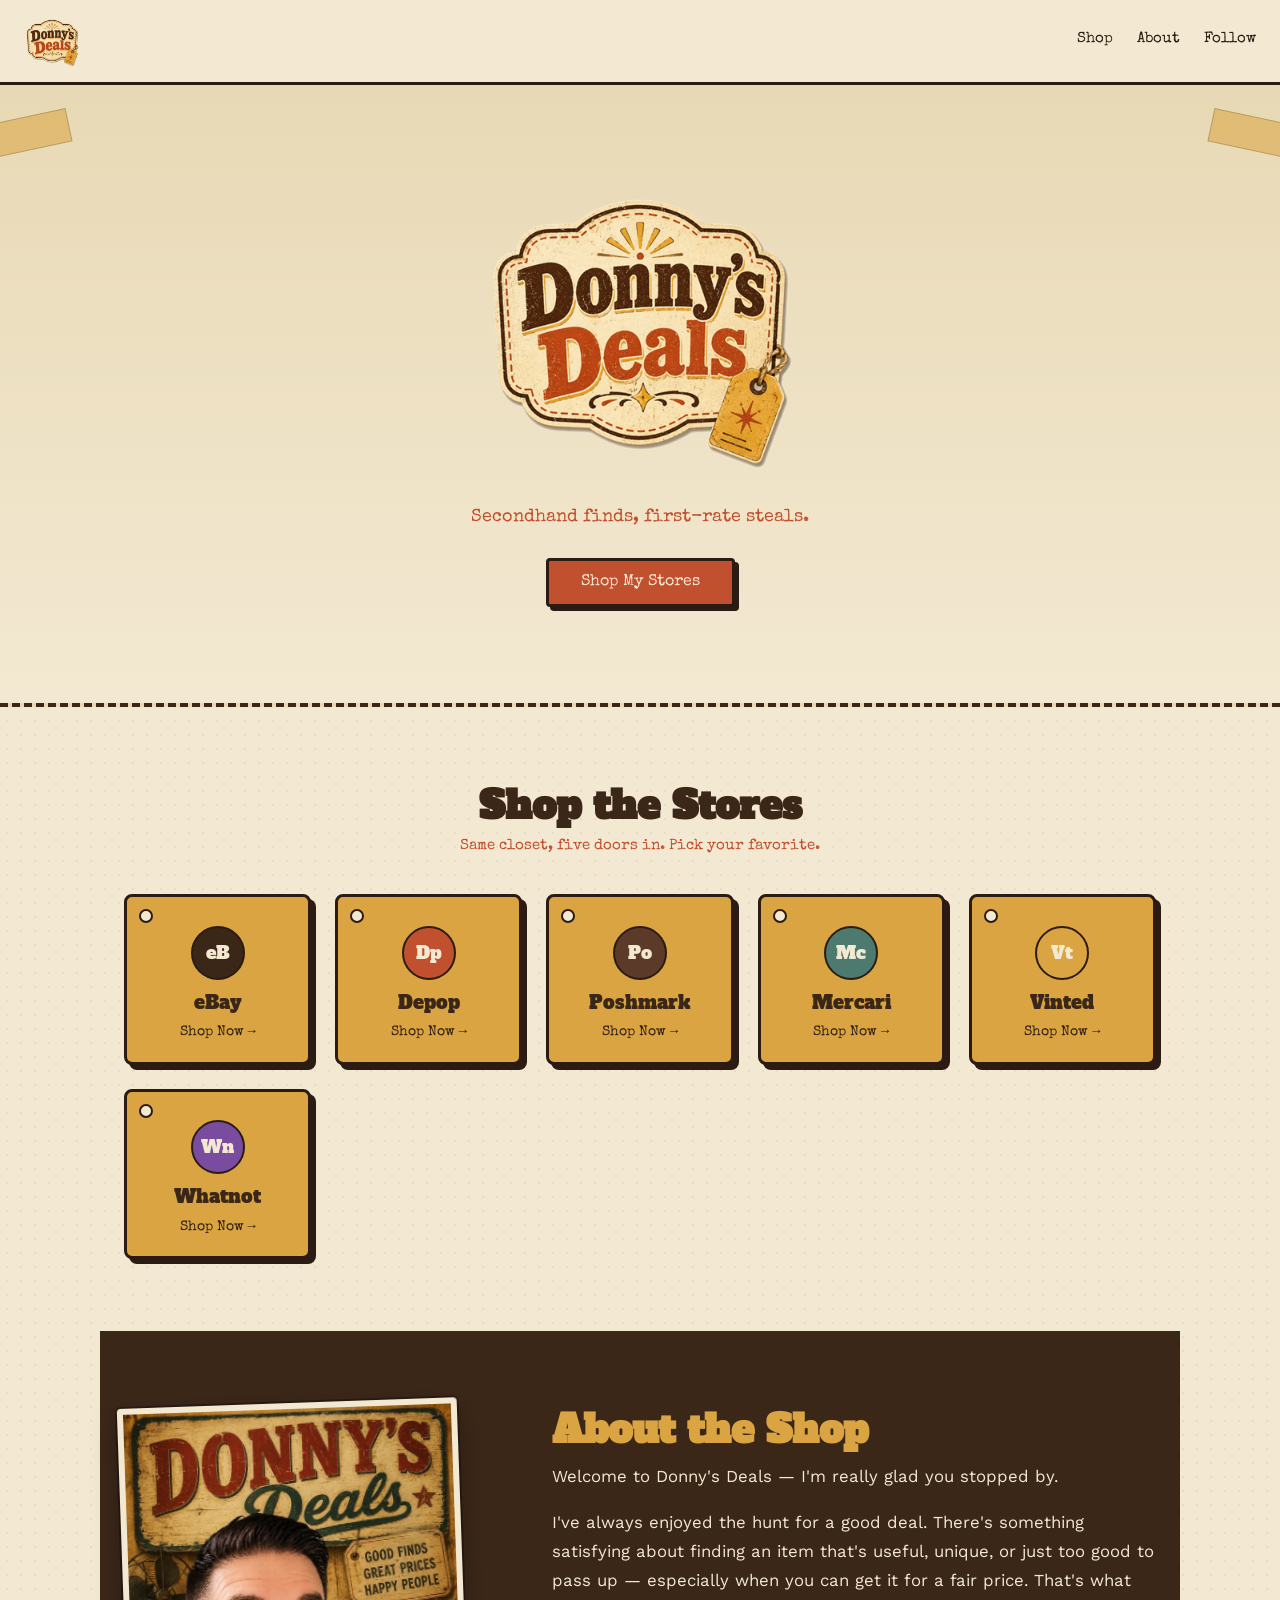
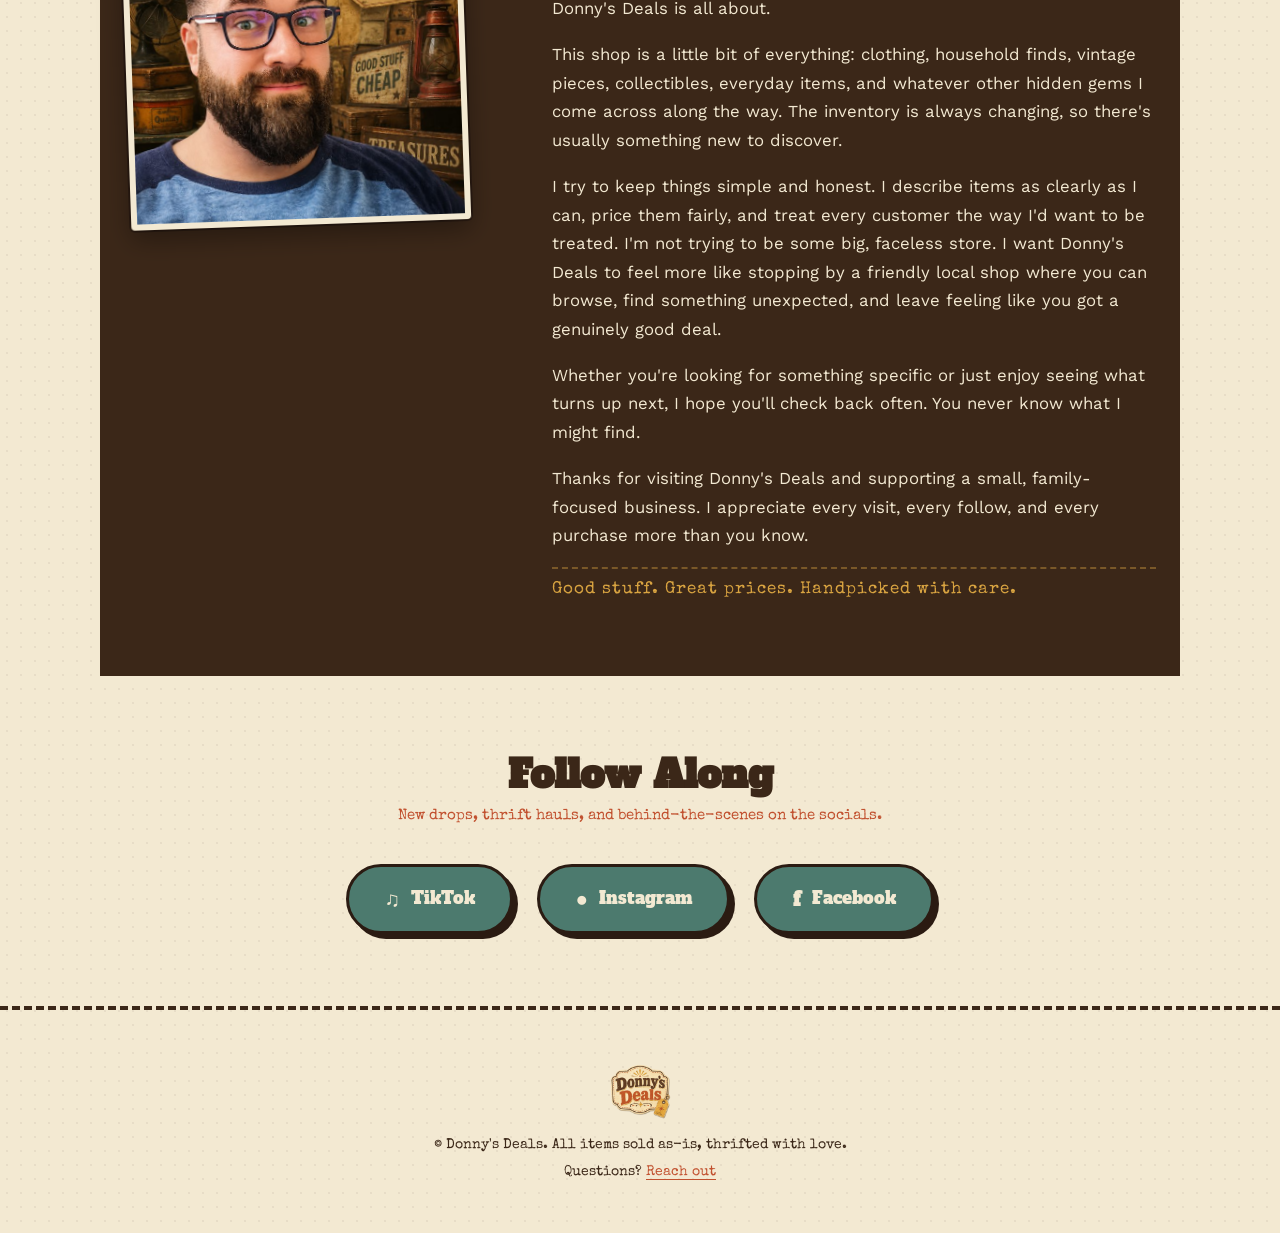
==== index.html @ ee3f321f "Initial version of Donny's Deals marketing site Single-page retro thrift-shop landing page with hero" ====
<!DOCTYPE html>
<html lang="en">
<head>
<meta charset="UTF-8">
<meta name="viewport" content="width=device-width, initial-scale=1.0">
<title>Donny's Deals — Resale Shop</title>
<meta name="description" content="Donny's Deals — thrifted finds and resale steals. Shop on eBay, Depop, Poshmark, Mercari & Vinted.">
<link rel="icon" type="image/png" href="assets/logo.png">
<link rel="preconnect" href="https://fonts.googleapis.com">
<link rel="preconnect" href="https://fonts.gstatic.com" crossorigin>
<link href="https://fonts.googleapis.com/css2?family=Alfa+Slab+One&family=Special+Elite&family=Work+Sans:wght@400;500;600;700&display=swap" rel="stylesheet">
<link rel="stylesheet" href="styles.css">
</head>
<body>

<header class="site-header">
  <a class="brand" href="#top">
    <img src="assets/logo.png" alt="Donny's Deals" class="brand-logo">
  </a>
  <nav class="site-nav">
    <a href="#shop">Shop</a>
    <a href="#about">About</a>
    <a href="#follow">Follow</a>
  </nav>
</header>

<main>

  <section id="top" class="hero">
    <div class="hero-inner">
      <img src="assets/logo.png" alt="Donny's Deals" class="hero-logo">
      <h1 class="sr-only">Donny's Deals</h1>
      <p class="hero-tagline">Secondhand finds, first-rate steals.</p>
      <a href="#shop" class="btn btn-primary">Shop My Stores</a>
    </div>
    <div class="hero-tape hero-tape-left"></div>
    <div class="hero-tape hero-tape-right"></div>
  </section>

  <section id="shop" class="shop">
    <h2 class="section-title">Shop the Stores</h2>
    <p class="section-sub">Same closet, five doors in. Pick your favorite.</p>

    <div class="shop-grid">

      <a class="shop-card" href="https://www.ebay.com/usr/awesomedonnysdeals" target="_blank" rel="noopener">
        <span class="shop-badge" style="--badge-color:#3B2718;">eB</span>
        <span class="shop-card-name">eBay</span>
        <span class="shop-card-cta">Shop Now &rarr;</span>
        <span class="tag-hole"></span>
      </a>

      <a class="shop-card" href="https://www.depop.com/donnysdeals9000/" target="_blank" rel="noopener">
        <span class="shop-badge" style="--badge-color:#C1502E;">Dp</span>
        <span class="shop-card-name">Depop</span>
        <span class="shop-card-cta">Shop Now &rarr;</span>
        <span class="tag-hole"></span>
      </a>

      <a class="shop-card" href="https://poshmark.com/closet/dondondon9000" target="_blank" rel="noopener">
        <span class="shop-badge" style="--badge-color:#5B3A29;">Po</span>
        <span class="shop-card-name">Poshmark</span>
        <span class="shop-card-cta">Shop Now &rarr;</span>
        <span class="tag-hole"></span>
      </a>

      <a class="shop-card" href="https://www.mercari.com/u/donnysdeals9000/" target="_blank" rel="noopener">
        <span class="shop-badge" style="--badge-color:#4C7A6E;">Mc</span>
        <span class="shop-card-name">Mercari</span>
        <span class="shop-card-cta">Shop Now &rarr;</span>
        <span class="tag-hole"></span>
      </a>

      <a class="shop-card" href="https://www.vinted.com/member/3157533406" target="_blank" rel="noopener">
        <span class="shop-badge" style="--badge-color:#D9A441;">Vt</span>
        <span class="shop-card-name">Vinted</span>
        <span class="shop-card-cta">Shop Now &rarr;</span>
        <span class="tag-hole"></span>
      </a>

      <a class="shop-card" href="https://www.whatnot.com/user/donnysdeals" target="_blank" rel="noopener">
        <span class="shop-badge" style="--badge-color:#7A4CA0;">Wn</span>
        <span class="shop-card-name">Whatnot</span>
        <span class="shop-card-cta">Shop Now &rarr;</span>
        <span class="tag-hole"></span>
      </a>

    </div>
  </section>

  <section id="about" class="about">
    <div class="about-photo">
      <img src="assets/about.jpg" alt="Donny, owner of Donny's Deals" class="about-photo-img">
    </div>
    <div class="about-copy">
      <h2 class="section-title">About the Shop</h2>
      <p>Welcome to Donny's Deals — I'm really glad you stopped by.</p>
      <p>I've always enjoyed the hunt for a good deal. There's something satisfying about finding an item that's useful, unique, or just too good to pass up — especially when you can get it for a fair price. That's what Donny's Deals is all about.</p>
      <p>This shop is a little bit of everything: clothing, household finds, vintage pieces, collectibles, everyday items, and whatever other hidden gems I come across along the way. The inventory is always changing, so there's usually something new to discover.</p>
      <p>I try to keep things simple and honest. I describe items as clearly as I can, price them fairly, and treat every customer the way I'd want to be treated. I'm not trying to be some big, faceless store. I want Donny's Deals to feel more like stopping by a friendly local shop where you can browse, find something unexpected, and leave feeling like you got a genuinely good deal.</p>
      <p>Whether you're looking for something specific or just enjoy seeing what turns up next, I hope you'll check back often. You never know what I might find.</p>
      <p>Thanks for visiting Donny's Deals and supporting a small, family-focused business. I appreciate every visit, every follow, and every purchase more than you know.</p>
      <p class="about-tagline">Good stuff. Great prices. Handpicked with care.</p>
    </div>
  </section>

  <section id="follow" class="follow">
    <h2 class="section-title">Follow Along</h2>
    <p class="section-sub">New drops, thrift hauls, and behind-the-scenes on the socials.</p>
    <div class="follow-grid">
      <a class="follow-card" href="https://www.tiktok.com/@donnysdeals01" target="_blank" rel="noopener">
        <span class="follow-icon" aria-hidden="true">&#9835;</span>
        <span>TikTok</span>
      </a>
      <a class="follow-card" href="https://www.instagram.com/donnysdeals.ai/" target="_blank" rel="noopener">
        <span class="follow-icon" aria-hidden="true">&#9679;</span>
        <span>Instagram</span>
      </a>
      <a class="follow-card" href="https://www.facebook.com/profile.php?id=61574629271311" target="_blank" rel="noopener">
        <span class="follow-icon" aria-hidden="true">f</span>
        <span>Facebook</span>
      </a>
    </div>
  </section>

</main>

<footer class="site-footer">
  <img src="assets/logo.png" alt="Donny's Deals" class="footer-logo">
  <p>&copy; <span id="year"></span> Donny's Deals. All items sold as-is, thrifted with love.</p>
  <p class="footer-contact">Questions? <a href="mailto:donnysdeals.ai@gmail.com">Reach out</a></p>
</footer>

<script src="script.js"></script>
</body>
</html>
---- styles.css ----
/* Donny's Deals — retro resale-shop theme */

:root {
  --cream: #F3E9D2;
  --cream-dark: #E8D9B5;
  --ink: #2B1B12;
  --brown: #3B2718;
  --mustard: #D9A441;
  --rust: #C1502E;
  --teal: #4C7A6E;
  --max-width: 1080px;

  --font-display: 'Alfa Slab One', Georgia, serif;
  --font-tag: 'Special Elite', 'Courier New', monospace;
  --font-body: 'Work Sans', -apple-system, BlinkMacSystemFont, sans-serif;
}

* { box-sizing: border-box; }

html { scroll-behavior: smooth; }

body {
  margin: 0;
  font-family: var(--font-body);
  color: var(--ink);
  background-color: var(--cream);
  background-image:
    radial-gradient(circle, rgba(43,27,18,0.06) 1px, transparent 1px);
  background-size: 14px 14px;
}

a { color: inherit; text-decoration: none; }

img { max-width: 100%; display: block; }

.section-title {
  font-family: var(--font-display);
  font-size: clamp(1.6rem, 4vw, 2.4rem);
  margin: 0 0 0.4rem;
  color: var(--brown);
}

.section-sub {
  font-family: var(--font-tag);
  color: var(--rust);
  margin: 0 0 2.5rem;
  font-size: 0.95rem;
}

/* Header */

.site-header {
  position: sticky;
  top: 0;
  z-index: 10;
  display: flex;
  align-items: center;
  justify-content: space-between;
  padding: 0.8rem 1.5rem;
  background: var(--cream);
  border-bottom: 3px solid var(--ink);
}

.brand {
  display: flex;
  align-items: center;
  gap: 0.6rem;
}

.brand-logo {
  width: 56px;
  height: 56px;
}

.sr-only {
  position: absolute;
  width: 1px;
  height: 1px;
  padding: 0;
  margin: -1px;
  overflow: hidden;
  clip: rect(0, 0, 0, 0);
  white-space: nowrap;
  border: 0;
}

@media (max-width: 420px) {
  .site-nav { gap: 0.9rem; font-size: 0.8rem; }
  .brand-logo { width: 46px; height: 46px; }
}

.site-nav {
  display: flex;
  gap: 1.5rem;
  font-family: var(--font-tag);
  font-size: 0.95rem;
}

.site-nav a {
  border-bottom: 2px solid transparent;
  padding-bottom: 2px;
  transition: border-color 0.15s ease;
}

.site-nav a:hover {
  border-color: var(--rust);
}

/* Hero */

.hero {
  position: relative;
  text-align: center;
  padding: 5rem 1.5rem 6rem;
  background: linear-gradient(180deg, var(--cream-dark), var(--cream));
  border-bottom: 4px dashed var(--brown);
  overflow: hidden;
}

.hero-inner {
  position: relative;
  z-index: 1;
  max-width: 640px;
  margin: 0 auto;
}

.hero-logo {
  width: min(320px, 80vw);
  height: auto;
  margin: 0 auto 1.5rem;
}

.hero-tagline {
  font-family: var(--font-tag);
  font-size: 1.1rem;
  color: var(--rust);
  margin: 0 0 2rem;
}

.hero-tape {
  position: absolute;
  width: 90px;
  height: 34px;
  background: rgba(217, 164, 65, 0.55);
  border: 1px solid rgba(43,27,18,0.2);
  top: 2rem;
}

.hero-tape-left { left: -20px; transform: rotate(-12deg); }
.hero-tape-right { right: -20px; transform: rotate(12deg); }

/* Buttons */

.btn {
  display: inline-block;
  font-family: var(--font-tag);
  font-size: 1rem;
  padding: 0.85rem 2rem;
  border: 3px solid var(--ink);
  border-radius: 4px;
  background: var(--rust);
  color: var(--cream);
  box-shadow: 4px 4px 0 var(--ink);
  transition: transform 0.12s ease, box-shadow 0.12s ease;
}

.btn:hover {
  transform: translate(2px, 2px);
  box-shadow: 2px 2px 0 var(--ink);
}

/* Shop section */

.shop {
  max-width: var(--max-width);
  margin: 0 auto;
  padding: 4.5rem 1.5rem;
  text-align: center;
}

.shop-grid {
  display: grid;
  grid-template-columns: repeat(auto-fit, minmax(180px, 1fr));
  gap: 1.5rem;
  margin-top: 1rem;
}

.shop-card {
  position: relative;
  display: flex;
  flex-direction: column;
  align-items: center;
  gap: 0.6rem;
  padding: 1.8rem 1rem 1.4rem;
  background: var(--mustard);
  border: 3px solid var(--ink);
  border-radius: 8px;
  box-shadow: 5px 5px 0 var(--ink);
  transition: transform 0.15s ease, box-shadow 0.15s ease;
}

.shop-card:hover {
  transform: translate(-3px, -3px);
  box-shadow: 8px 8px 0 var(--ink);
}

.tag-hole {
  position: absolute;
  top: 12px;
  left: 12px;
  width: 14px;
  height: 14px;
  border-radius: 50%;
  background: var(--cream);
  border: 2px solid var(--ink);
}

.shop-badge {
  width: 54px;
  height: 54px;
  border-radius: 50%;
  background: var(--badge-color, var(--brown));
  color: var(--cream);
  font-family: var(--font-display);
  font-size: 1.1rem;
  display: flex;
  align-items: center;
  justify-content: center;
  border: 2px solid var(--ink);
}

.shop-card-name {
  font-family: var(--font-display);
  font-size: 1.15rem;
  color: var(--brown);
}

.shop-card-cta {
  font-family: var(--font-tag);
  font-size: 0.85rem;
  color: var(--ink);
}

/* About */

.about {
  background: var(--brown);
  color: var(--cream);
  padding: 4.5rem 1.5rem;
}

.about > * { max-width: var(--max-width); margin-left: auto; margin-right: auto; }

.about {
  display: grid;
  grid-template-columns: 1fr;
  gap: 2.5rem;
  max-width: none;
}

.about-photo,
.about-copy {
  max-width: var(--max-width);
  width: 100%;
  margin: 0 auto;
}

.about .section-title { color: var(--mustard); }
.about .section-sub { color: var(--mustard); }

.about-copy p {
  font-size: 1.05rem;
  line-height: 1.7;
  margin: 0 0 1.1rem;
}

.about-copy p:last-child {
  margin-bottom: 0;
}

.about-tagline {
  font-family: var(--font-tag);
  color: var(--mustard);
  font-size: 1rem;
  letter-spacing: 1px;
  padding-top: 0.4rem;
  border-top: 2px dashed rgba(217, 164, 65, 0.4);
}

.about-photo {
  border: 6px solid var(--cream);
  border-radius: 4px;
  box-shadow: 0 10px 26px rgba(0,0,0,0.35), 0 0 0 2px var(--ink);
  overflow: hidden;
  transform: rotate(-2deg);
  max-width: 340px;
}

.about-photo-img {
  display: block;
  width: 100%;
  height: auto;
}

@media (min-width: 720px) {
  .about {
    display: grid;
    grid-template-columns: minmax(0, 380px) 1fr;
    align-items: start;
    gap: 3rem;
    max-width: var(--max-width);
    margin: 0 auto;
    padding: 4.5rem 1.5rem;
  }
  .about-photo, .about-copy { margin: 0; }
  .about-photo { position: sticky; top: 90px; }
}

/* Follow */

.follow {
  max-width: var(--max-width);
  margin: 0 auto;
  padding: 4.5rem 1.5rem;
  text-align: center;
}

.follow-grid {
  display: flex;
  flex-wrap: wrap;
  justify-content: center;
  gap: 1.5rem;
  margin-top: 1rem;
}

.follow-card {
  display: flex;
  align-items: center;
  gap: 0.7rem;
  padding: 1.1rem 2.2rem;
  background: var(--teal);
  color: var(--cream);
  border: 3px solid var(--ink);
  border-radius: 40px;
  box-shadow: 5px 5px 0 var(--ink);
  font-family: var(--font-display);
  font-size: 1.05rem;
  transition: transform 0.15s ease, box-shadow 0.15s ease;
}

.follow-card:hover {
  transform: translate(-3px, -3px);
  box-shadow: 8px 8px 0 var(--ink);
}

.follow-icon {
  font-size: 1.3rem;
}

/* Footer */

.site-footer {
  text-align: center;
  padding: 3rem 1.5rem 2.5rem;
  border-top: 4px dashed var(--brown);
  font-family: var(--font-tag);
  font-size: 0.85rem;
  color: var(--brown);
}

.footer-logo {
  width: 64px;
  height: 64px;
  margin: 0 auto 1rem;
  opacity: 0.9;
}

.footer-contact a {
  border-bottom: 1px solid var(--rust);
  color: var(--rust);
}
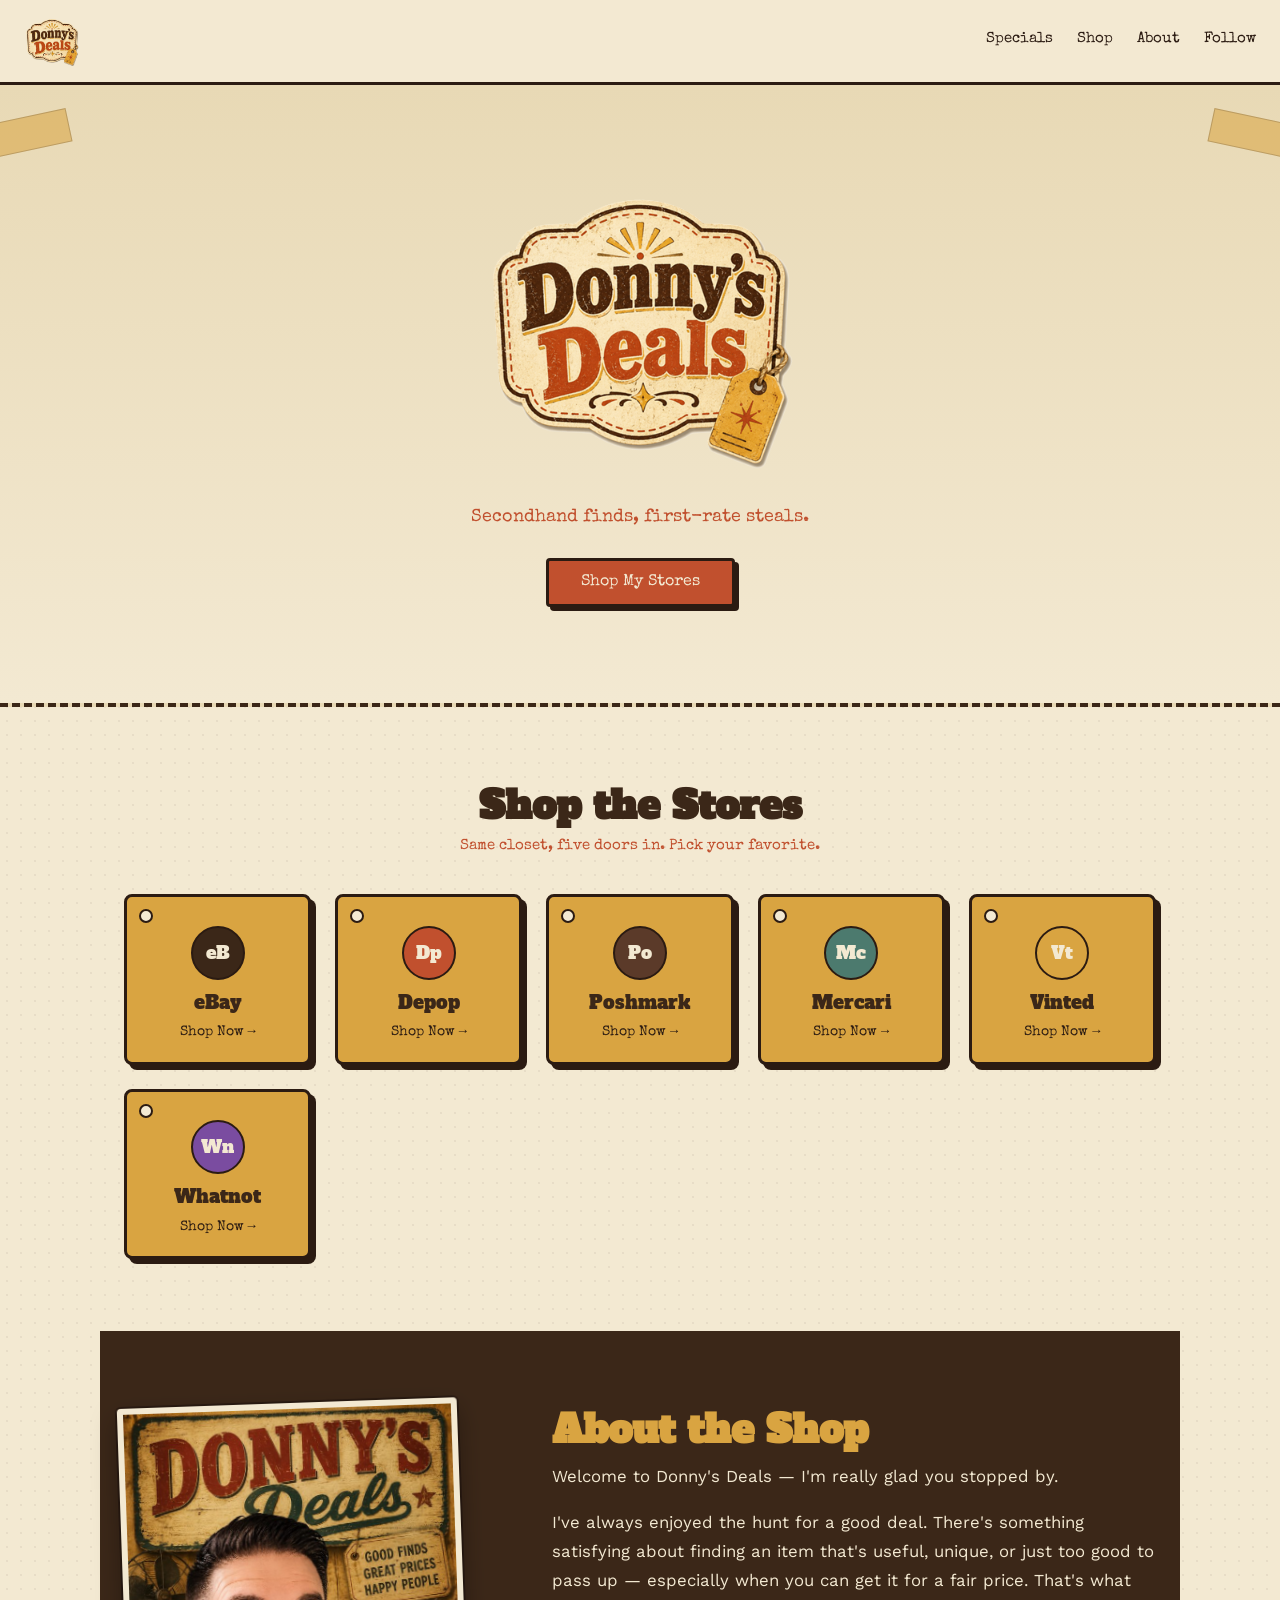
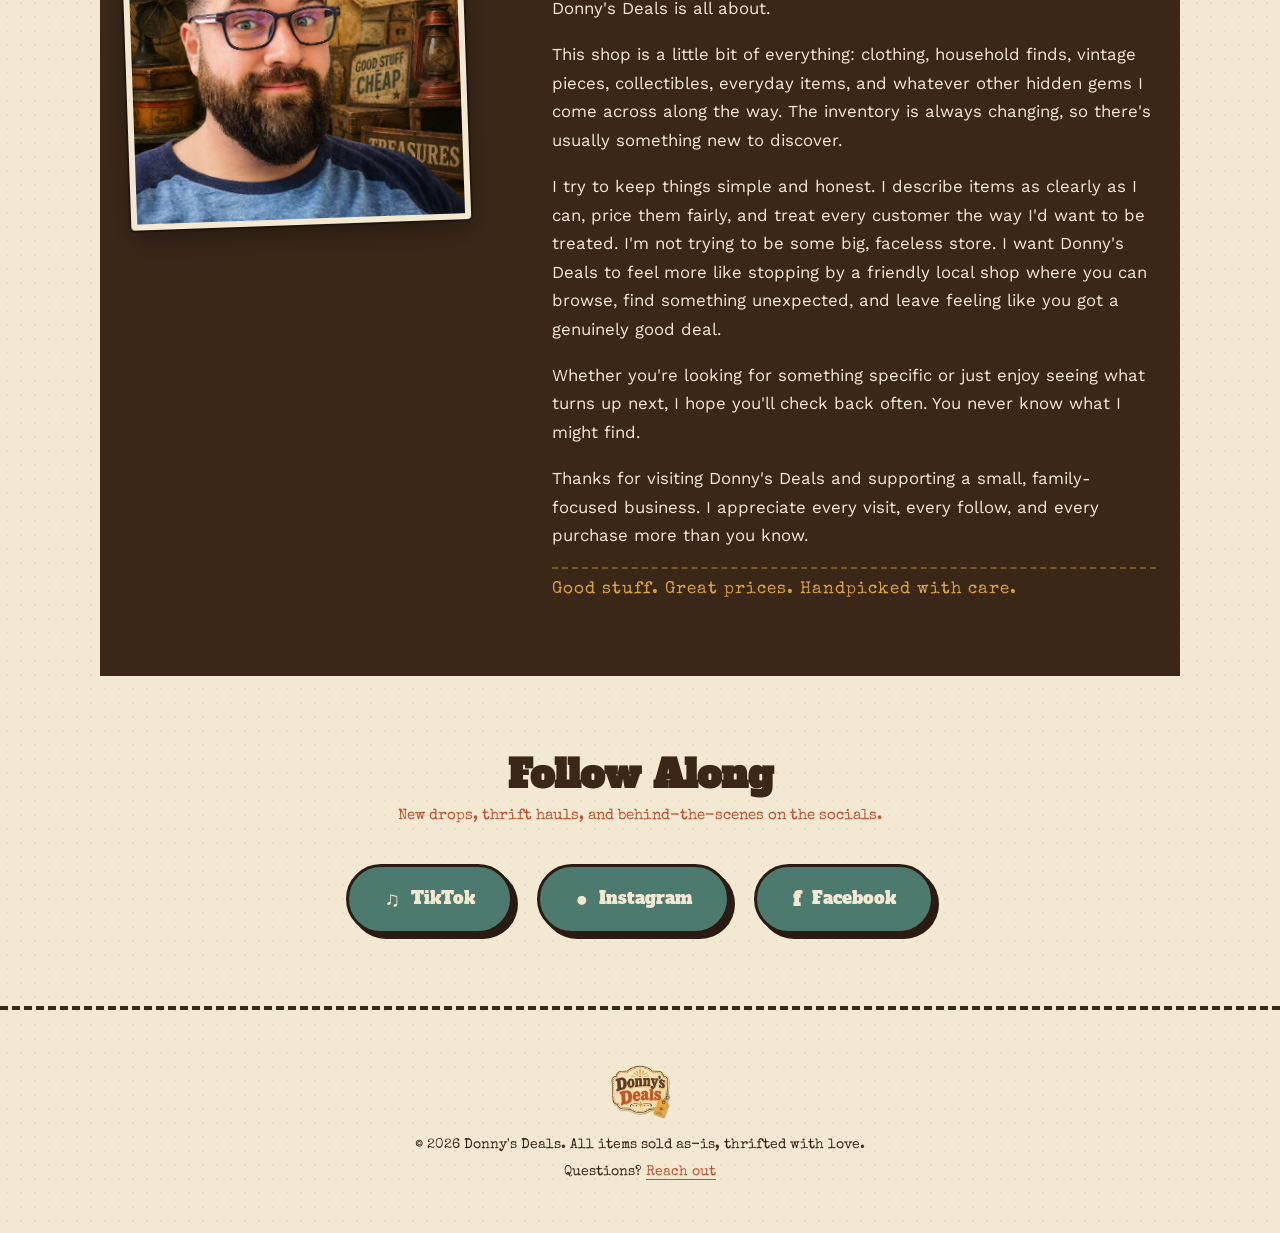
==== commit a4373e22: "Add a live Special Deals section fed by Supabase Fetches directly from a public_special_deals Supaba" ====
--- a/index.html
+++ b/index.html
@@ -18,6 +18,7 @@
     <img src="assets/logo.png" alt="Donny's Deals" class="brand-logo">
   </a>
   <nav class="site-nav">
+    <a href="#specials">Specials</a>
     <a href="#shop">Shop</a>
     <a href="#about">About</a>
     <a href="#follow">Follow</a>
@@ -35,6 +36,12 @@
     </div>
     <div class="hero-tape hero-tape-left"></div>
     <div class="hero-tape hero-tape-right"></div>
+  </section>
+
+  <section id="specials" class="specials" hidden>
+    <h2 class="section-title">Special Deals</h2>
+    <p class="section-sub">Hand-picked, live right now &mdash; gone the moment they sell.</p>
+    <div id="specials-grid" class="deals-grid"></div>
   </section>
 
   <section id="shop" class="shop">
--- a/styles.css
+++ b/styles.css
@@ -166,6 +166,122 @@
 
 .btn:hover {
   transform: translate(2px, 2px);
+  box-shadow: 2px 2px 0 var(--ink);
+}
+
+/* Special Deals */
+
+.specials {
+  max-width: var(--max-width);
+  margin: 0 auto;
+  padding: 4.5rem 1.5rem 1rem;
+  text-align: center;
+}
+
+.deals-grid {
+  display: grid;
+  grid-template-columns: repeat(auto-fit, minmax(220px, 1fr));
+  gap: 1.5rem;
+  margin-top: 1rem;
+  text-align: left;
+}
+
+.deal-card {
+  display: flex;
+  flex-direction: column;
+  background: var(--cream-dark);
+  border: 3px solid var(--ink);
+  border-radius: 8px;
+  box-shadow: 5px 5px 0 var(--ink);
+  overflow: hidden;
+  transition: transform 0.15s ease, box-shadow 0.15s ease;
+}
+
+.deal-card:hover {
+  transform: translate(-3px, -3px);
+  box-shadow: 8px 8px 0 var(--ink);
+}
+
+.deal-photo {
+  width: 100%;
+  aspect-ratio: 1;
+  object-fit: cover;
+  border-bottom: 3px solid var(--ink);
+}
+
+.deal-photo-empty {
+  display: flex;
+  align-items: center;
+  justify-content: center;
+  color: var(--brown);
+  font-family: var(--font-tag);
+  background: var(--cream);
+}
+
+.deal-info {
+  padding: 1rem 1.1rem 1.2rem;
+  display: flex;
+  flex-direction: column;
+  gap: 0.35rem;
+}
+
+.deal-availability {
+  align-self: flex-start;
+  font-family: var(--font-tag);
+  font-size: 0.72rem;
+  letter-spacing: 0.5px;
+  color: var(--teal);
+  border: 1px solid var(--teal);
+  border-radius: 20px;
+  padding: 0.15rem 0.6rem;
+}
+
+.deal-title {
+  font-family: var(--font-display);
+  font-size: 1.1rem;
+  color: var(--brown);
+  margin: 0.2rem 0 0;
+  line-height: 1.25;
+}
+
+.deal-size {
+  font-family: var(--font-tag);
+  font-size: 0.85rem;
+  color: var(--ink);
+  margin: 0;
+  opacity: 0.8;
+}
+
+.deal-price-row {
+  display: flex;
+  align-items: baseline;
+  justify-content: space-between;
+  margin: 0.3rem 0 0.2rem;
+}
+
+.deal-price {
+  font-family: var(--font-display);
+  font-size: 1.3rem;
+  color: var(--rust);
+}
+
+.deal-shipping {
+  font-family: var(--font-tag);
+  font-size: 0.78rem;
+  color: var(--ink);
+  opacity: 0.75;
+}
+
+.deal-link {
+  margin-top: 0.5rem;
+  align-self: flex-start;
+  padding: 0.6rem 1.3rem;
+  font-size: 0.85rem;
+  box-shadow: 3px 3px 0 var(--ink);
+}
+
+.deal-link:hover {
+  transform: translate(1px, 1px);
   box-shadow: 2px 2px 0 var(--ink);
 }
 
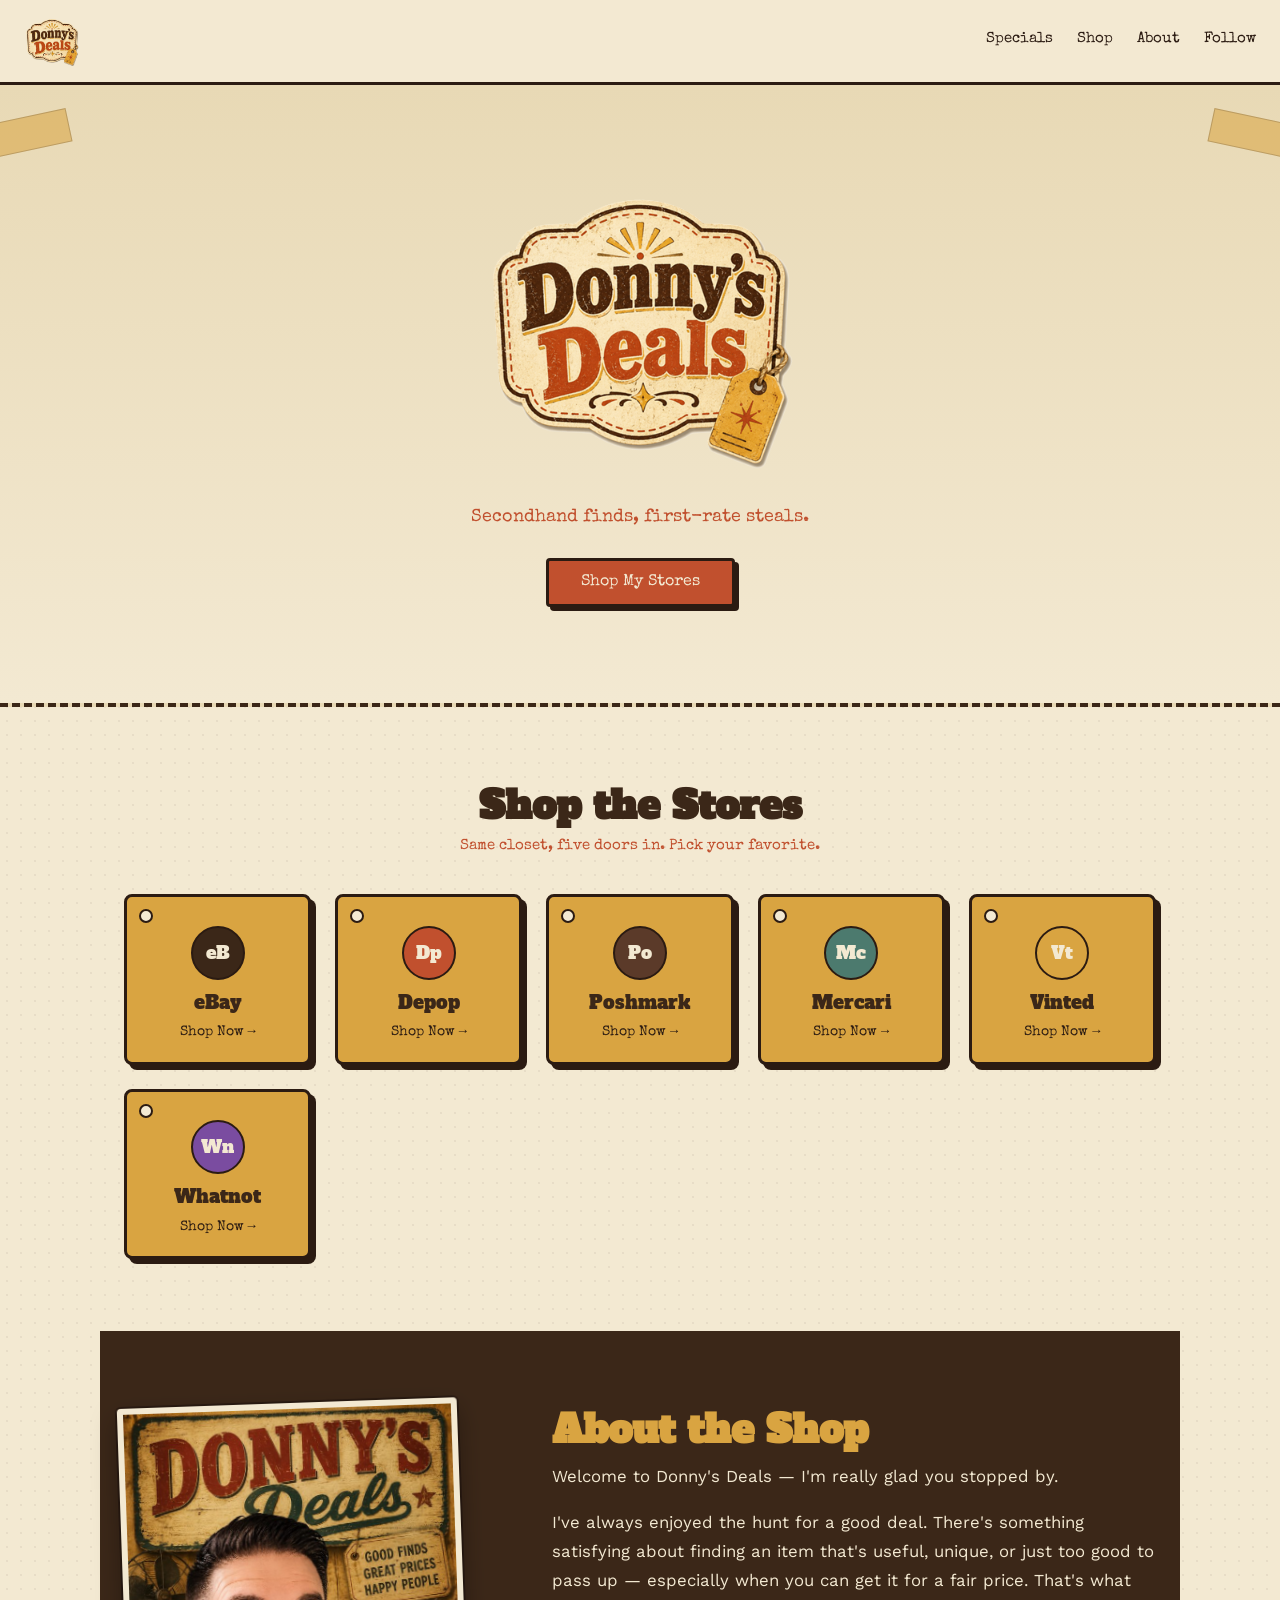
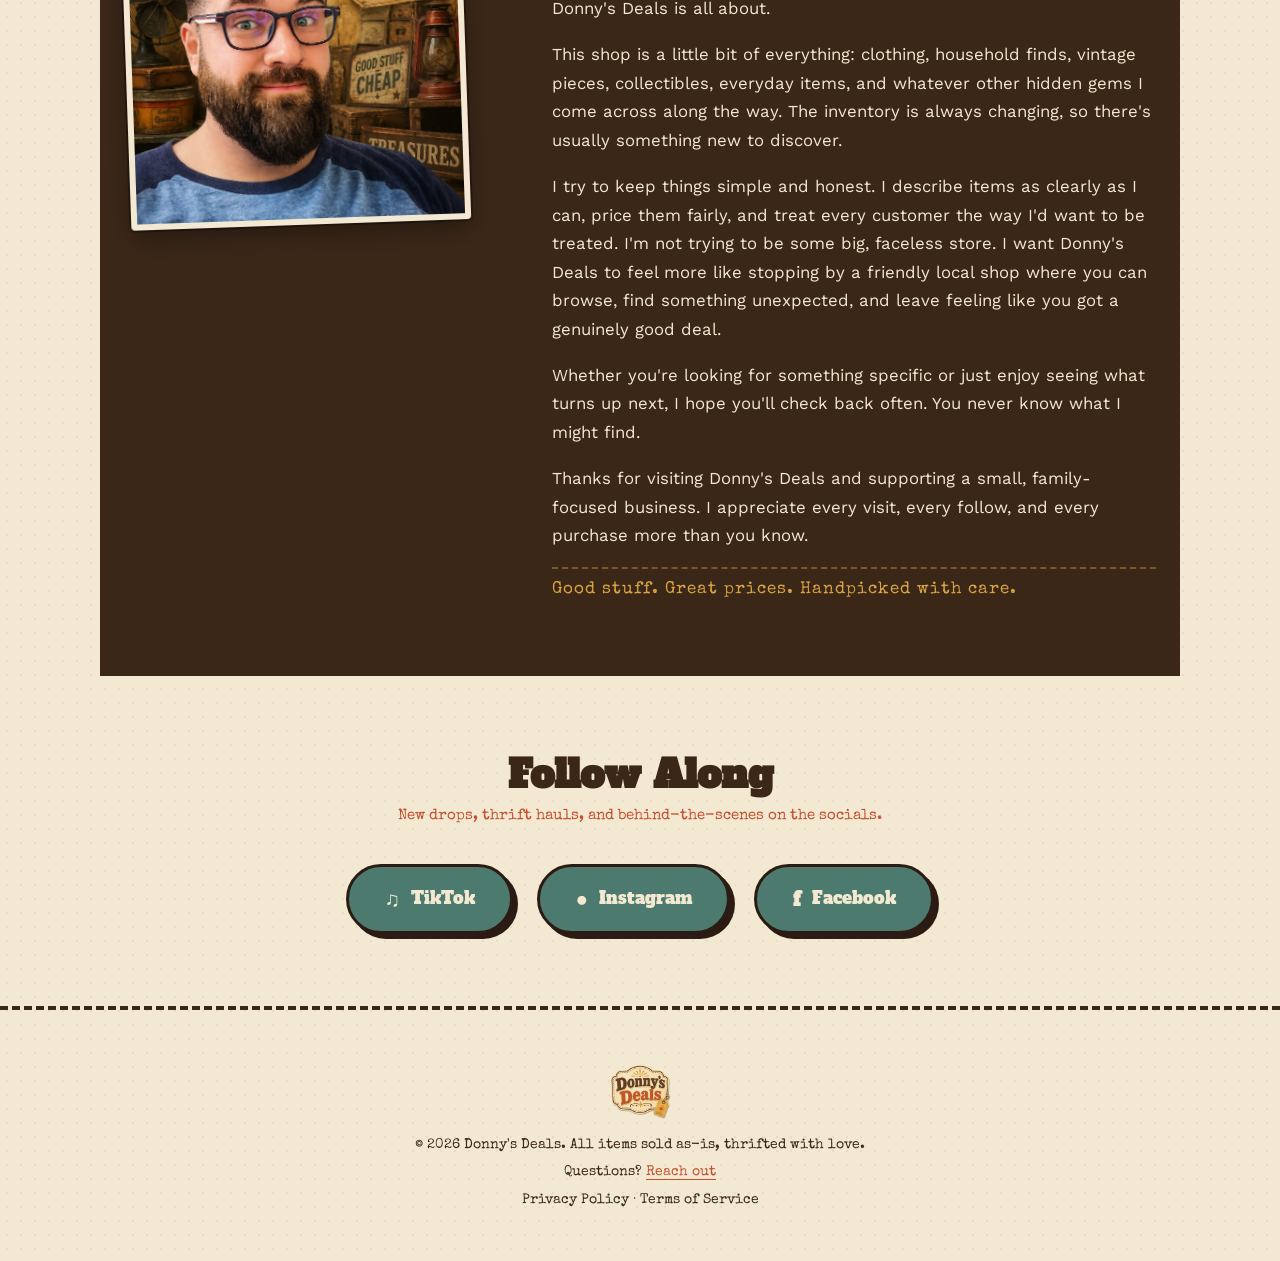
==== commit 46bd0929: "Add Privacy Policy and Terms of Service pages Needed to satisfy Meta and TikTok developer app requir" ====
--- a/index.html
+++ b/index.html
@@ -136,6 +136,7 @@
   <img src="assets/logo.png" alt="Donny's Deals" class="footer-logo">
   <p>&copy; <span id="year"></span> Donny's Deals. All items sold as-is, thrifted with love.</p>
   <p class="footer-contact">Questions? <a href="mailto:donnysdeals.ai@gmail.com">Reach out</a></p>
+  <p class="footer-legal"><a href="privacy.html">Privacy Policy</a> &middot; <a href="terms.html">Terms of Service</a></p>
 </footer>
 
 <script src="script.js"></script>
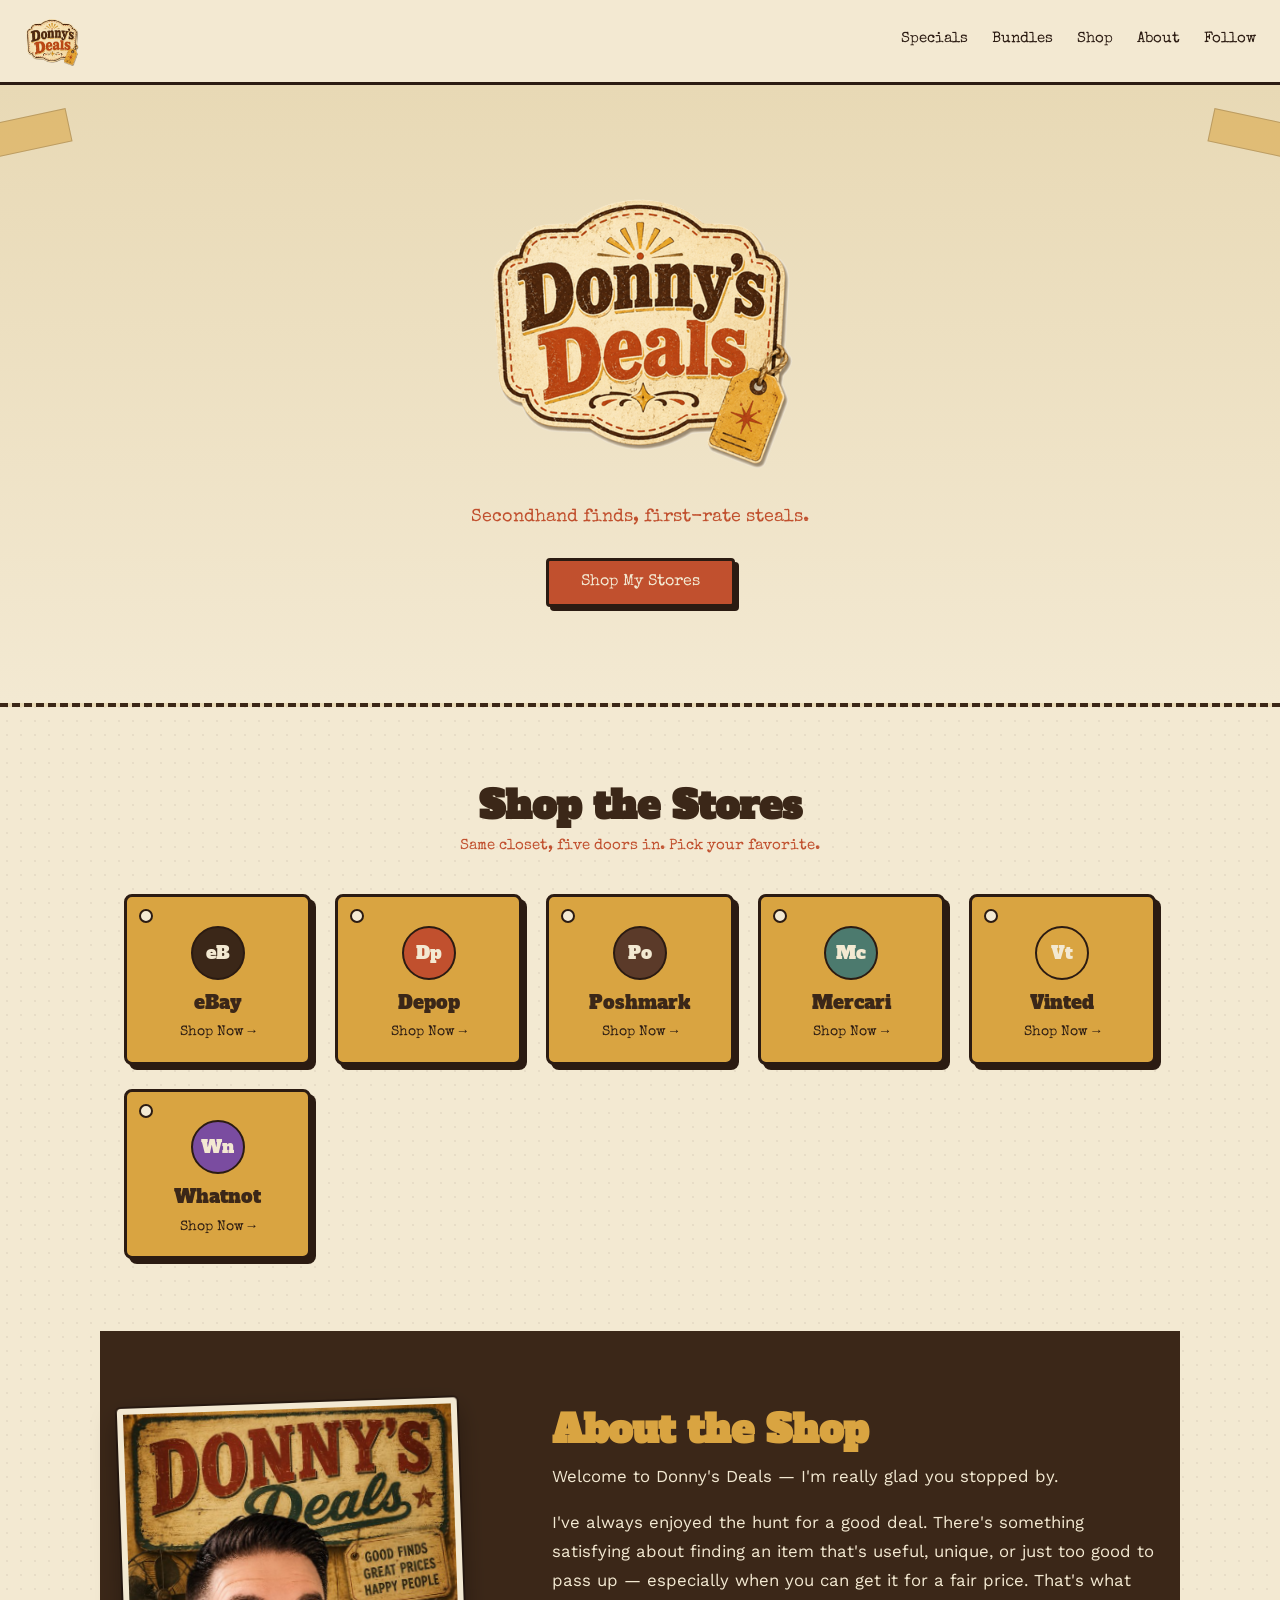
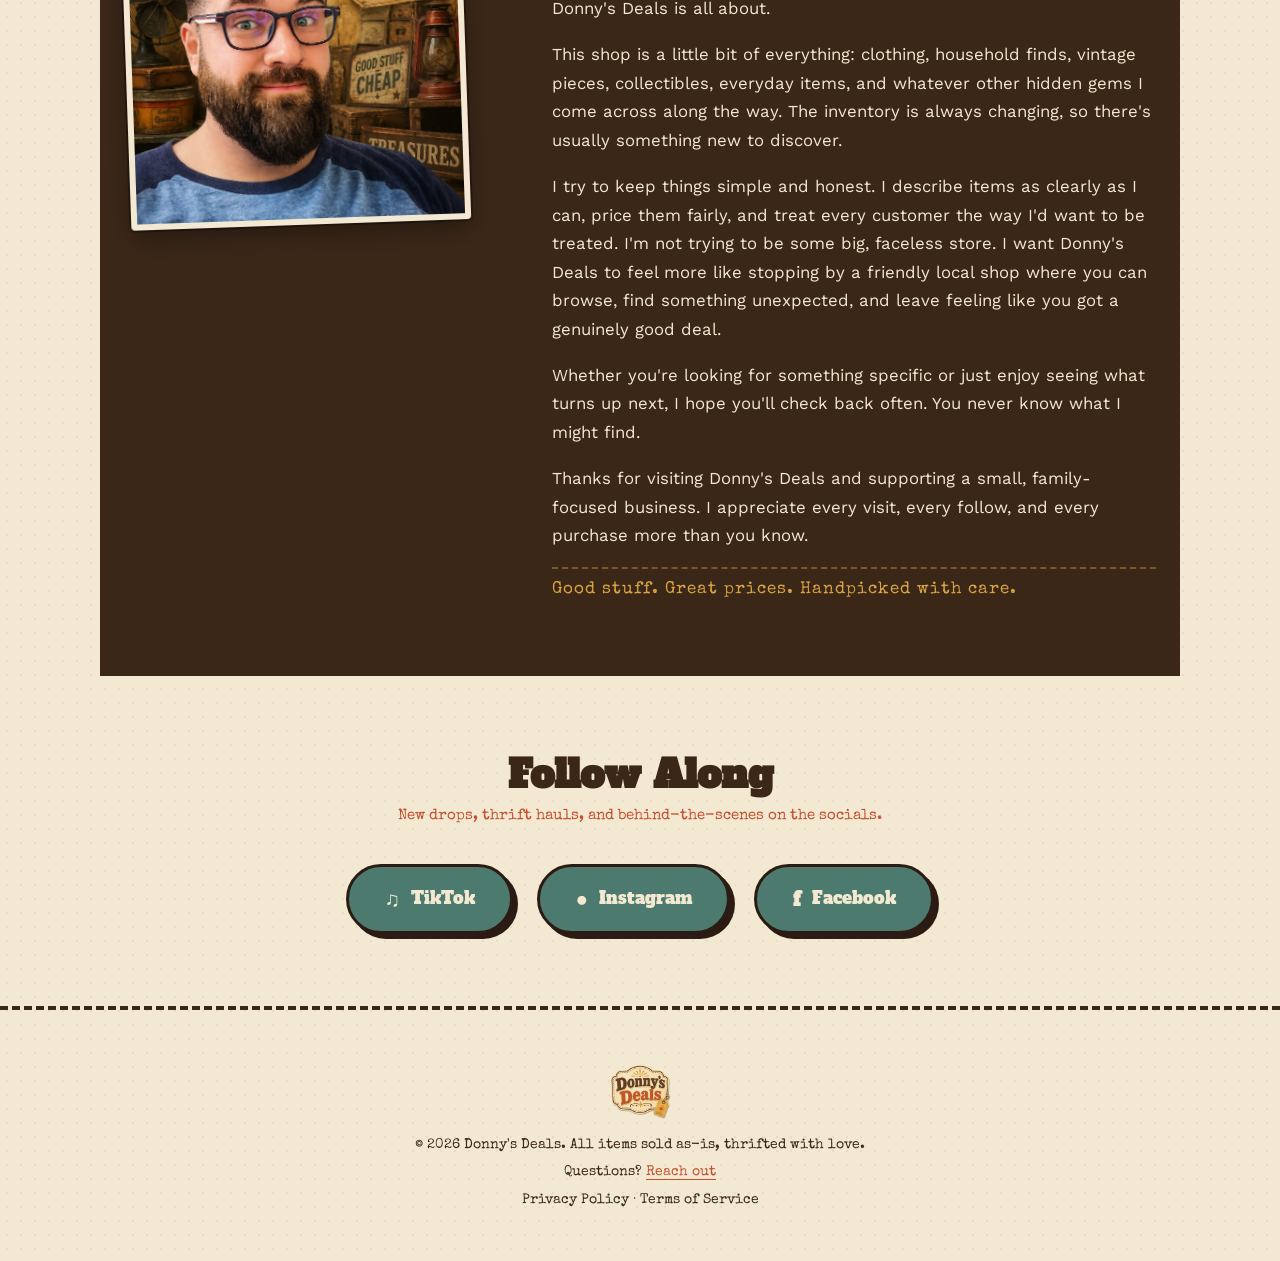
==== commit 6fbc4853: "Add a live Bundles section fed by Supabase Same shape as Special Deals: pulls live from a VIEW (publ" ====
--- a/index.html
+++ b/index.html
@@ -19,6 +19,7 @@
   </a>
   <nav class="site-nav">
     <a href="#specials">Specials</a>
+    <a href="#bundles">Bundles</a>
     <a href="#shop">Shop</a>
     <a href="#about">About</a>
     <a href="#follow">Follow</a>
@@ -42,6 +43,12 @@
     <h2 class="section-title">Special Deals</h2>
     <p class="section-sub">Hand-picked, live right now &mdash; gone the moment they sell.</p>
     <div id="specials-grid" class="deals-grid"></div>
+  </section>
+
+  <section id="bundles" class="specials" hidden>
+    <h2 class="section-title">Bundles</h2>
+    <p class="section-sub">Grab the whole set for one price &mdash; each item below links to its own listing.</p>
+    <div id="bundles-grid" class="deals-grid"></div>
   </section>
 
   <section id="shop" class="shop">
--- a/styles.css
+++ b/styles.css
@@ -283,6 +283,41 @@
 .deal-link:hover {
   transform: translate(1px, 1px);
   box-shadow: 2px 2px 0 var(--ink);
+}
+
+/* Bundle cards — same card shell as a Special Deal, but a photo grid of every item
+   instead of one big photo, and a list of per-item links instead of one listing link. */
+
+.bundle-photos {
+  display: grid;
+  grid-template-columns: repeat(3, 1fr);
+  gap: 2px;
+  border-bottom: 3px solid var(--ink);
+}
+
+.bundle-photo {
+  aspect-ratio: 1;
+  object-fit: cover;
+  width: 100%;
+  display: block;
+}
+
+.bundle-items-list {
+  display: flex;
+  flex-direction: column;
+  gap: 0.35rem;
+  margin: 0.4rem 0;
+}
+
+.bundle-item-link {
+  font-family: var(--font-tag);
+  font-size: 0.82rem;
+  color: var(--teal);
+  text-decoration: underline;
+}
+
+.bundle-item-link:hover {
+  color: var(--rust);
 }
 
 /* Shop section */
